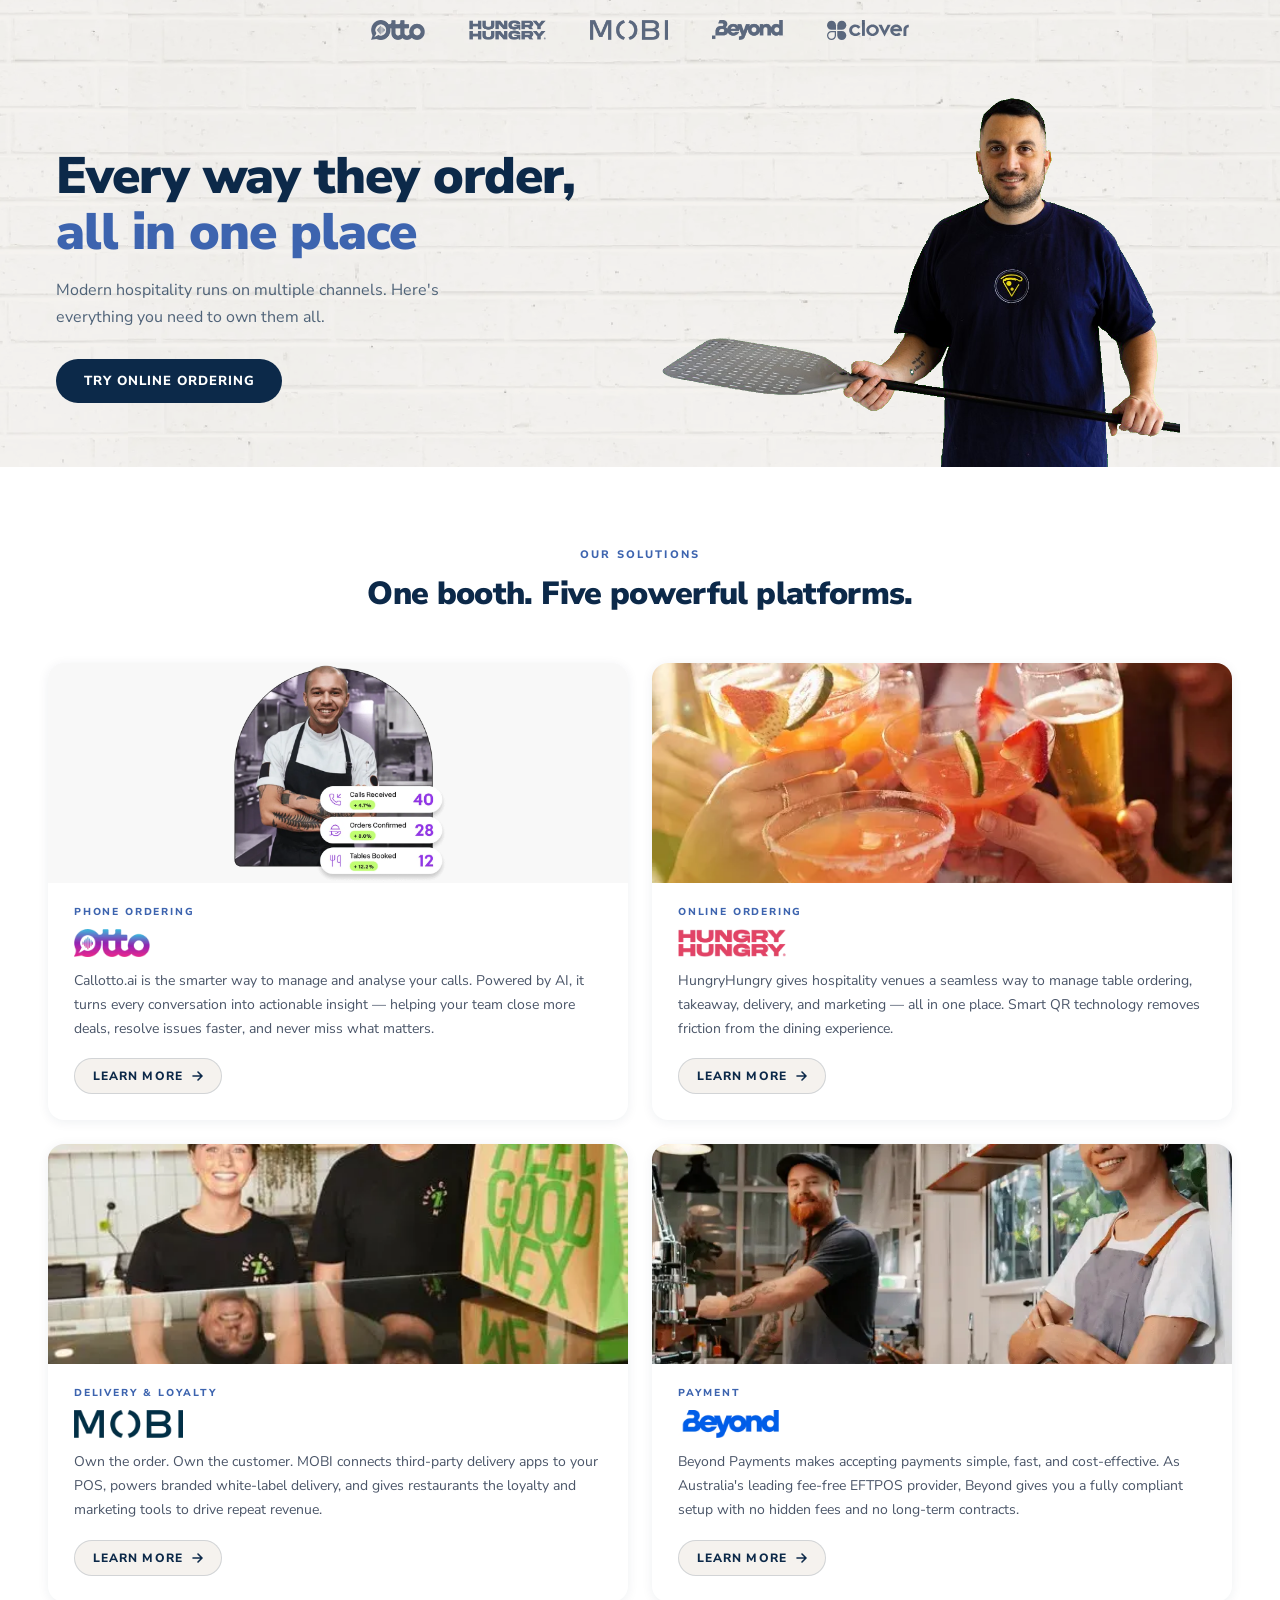
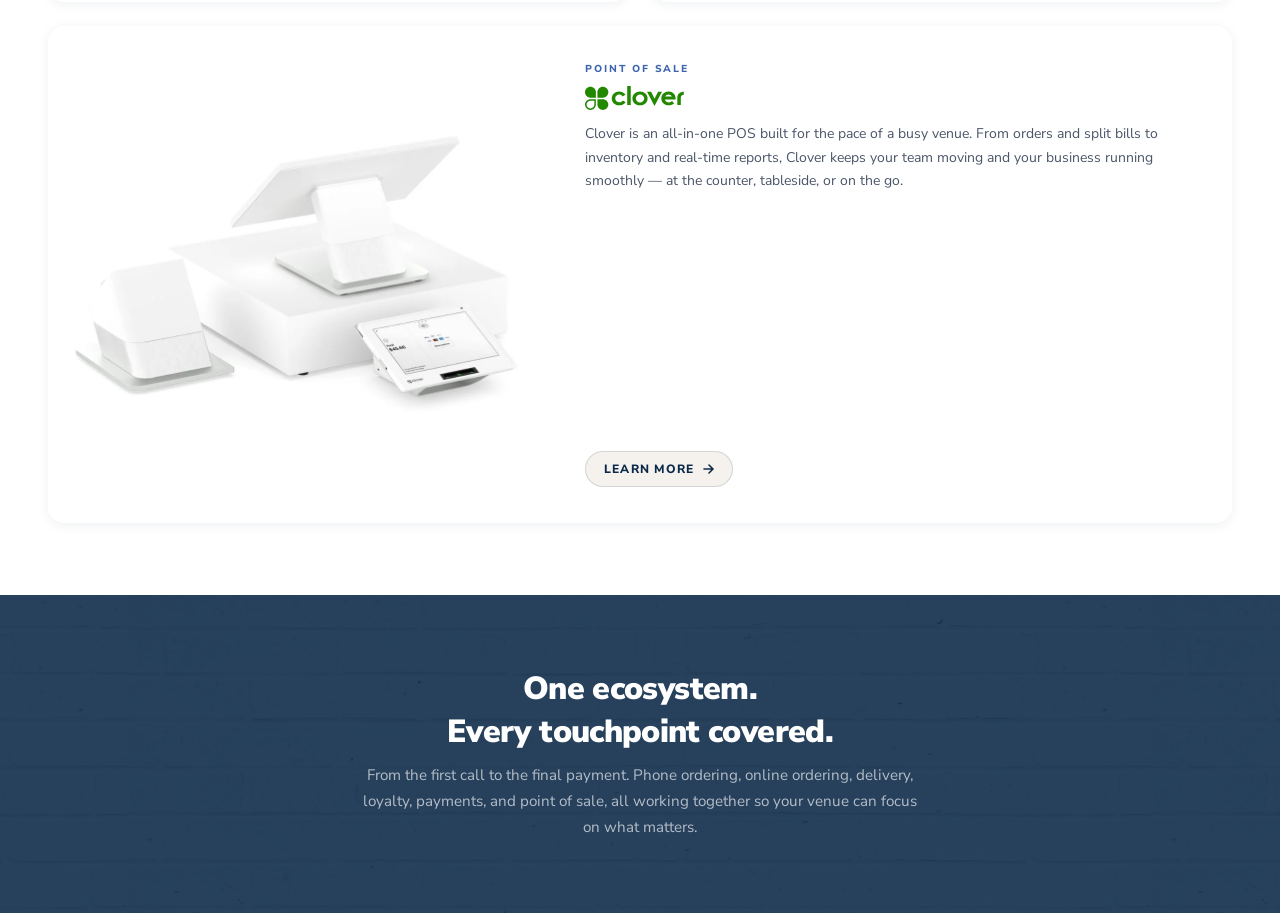
==== index.html @ 2a7ebf6d "Add files via upload" ====
<!DOCTYPE html>
<html lang="en">
<head>
  <meta charset="UTF-8" />
  <meta name="viewport" content="width=device-width, initial-scale=1.0" />
  <title>Otto | HungryHungry | MOBI | Beyond | Clover at ResTech 2026</title>
  <meta name="description" content="Every way they order, all in one place. Modern hospitality runs on multiple channels." />
  <link rel="preconnect" href="https://fonts.googleapis.com" />
  <link rel="preconnect" href="https://fonts.gstatic.com" crossorigin />
  <link href="https://fonts.googleapis.com/css2?family=Nunito+Sans:ital,wght@0,400;0,600;0,700;0,800;0,900;1,400&display=swap" rel="stylesheet" />
  <style>
    :root {
      --navy:     #0C2949;
      --blue:     #3d64af;
      --white:    #ffffff;
      --offwhite: #f5f2ee;
      --mid:      #e8e4dc;
      --muted:    #4a5568;
      --font:     'Nunito Sans', 'ITC Avant Garde Gothic', 'Century Gothic', sans-serif;
    }

    *, *::before, *::after { box-sizing: border-box; margin: 0; padding: 0; }
    html { scroll-behavior: smooth; }
    body { font-family: var(--font); color: var(--navy); background: var(--white); -webkit-font-smoothing: antialiased; }
    img { display: block; max-width: 100%; }
    a { text-decoration: none; color: inherit; }

    /* ── NAV ─────────────────────────────────────── */
    nav {
      position: absolute;
      top: 0; left: 0; right: 0;
      z-index: 100;
      display: flex;
      align-items: center;
      justify-content: center;
      gap: 44px;
      padding: 20px 48px;
      flex-wrap: wrap;
    }
    .nav-brand img {
      height: 20px;
      width: auto;
      filter: brightness(0) saturate(100%) invert(13%) sepia(61%) saturate(784%) hue-rotate(182deg) brightness(92%) contrast(104%);
      opacity: 0.65;
    }

    /* ── HERO ─────────────────────────────────────── */
    .hero {
      position: relative;
      overflow: hidden;
      background: var(--offwhite);
    }
    .hero-bg {
      position: absolute;
      inset: 0;
      background-image: url('[data-uri]');
      background-size: 80%;
      background-position: center;
      background-repeat: repeat;
      opacity: 0.9;
    }
    .hero-bg::after {
      content: '';
      position: absolute;
      inset: 0;
      background: rgba(245,242,238,0.5);
    }
    .hero-inner {
      position: relative;
      z-index: 2;
      display: flex;
      align-items: flex-end;
      width: 100%;
      max-width: 1280px;
      margin: 0 auto;
      padding: 0 56px;
      gap: 0;
      min-height: unset;
    }
    .hero-text {
      flex: 0 0 48%;
      padding-bottom: 64px;
      padding-top: 148px;
    }
    .hero-title {
      font-size: clamp(2rem, 4vw, 3.2rem);
      font-weight: 900;
      color: var(--navy);
      line-height: 1.1;
      letter-spacing: -0.02em;
      margin-bottom: 16px;
    }
    .hero-title span { color: var(--blue); }
    .hero-sub {
      font-size: 1rem;
      font-weight: 400;
      color: var(--navy);
      opacity: 0.7;
      line-height: 1.7;
      margin-bottom: 28px;
      max-width: 400px;
    }
    .btn-primary {
      display: inline-block;
      background: var(--navy);
      color: var(--white);
      font-family: var(--font);
      font-weight: 800;
      font-size: 0.82rem;
      letter-spacing: 0.07em;
      text-transform: uppercase;
      padding: 13px 28px;
      border-radius: 50px;
      transition: background 0.2s, transform 0.15s;
    }
    .btn-primary:hover { background: var(--blue); transform: translateY(-2px); }

    .hero-image {
      flex: 0 0 52%;
      display: flex;
      align-items: flex-end;
      justify-content: center;
      margin-bottom: -4px;
    }
    .hero-image img {
      width: 100%;
      max-width: 520px;
      height: auto;
      display: block;
    }

    /* ── CARDS SECTION ────────────────────────────── */
    .cards-section {
      background: var(--white);
      padding: 80px 48px 72px;
    }
    .cards-inner {
      max-width: 1200px;
      margin: 0 auto;
    }
    .section-tag {
      display: block;
      font-size: 0.68rem;
      font-weight: 800;
      letter-spacing: 0.2em;
      text-transform: uppercase;
      color: var(--blue);
      margin-bottom: 10px;
      text-align: center;
    }
    .section-title {
      font-size: clamp(1.5rem, 2.8vw, 2rem);
      font-weight: 900;
      color: var(--navy);
      text-align: center;
      margin-bottom: 48px;
      letter-spacing: -0.02em;
    }
    .card-grid {
      display: grid;
      grid-template-columns: repeat(2, 1fr);
      gap: 24px;
    }
    .card {
      background: var(--white);
      border-radius: 16px;
      overflow: hidden;
      box-shadow: 0 2px 12px rgba(12,41,73,0.07);
      display: flex;
      flex-direction: column;
      transition: transform 0.22s, box-shadow 0.22s;
    }
    .card:hover {
      transform: translateY(-5px);
      box-shadow: 0 14px 36px rgba(12,41,73,0.13);
    }

    /* Image area */
    .card-img {
      width: 100%;
      height: 220px;
      overflow: hidden;
      background: var(--white);
      position: relative;
    }
    /* Default: cover/crop - fills frame nicely for lifestyle photos */
    .card-img img {
      width: 100%;
      height: 100%;
      object-fit: cover;
      object-position: center;
      transition: transform 0.4s;
    }
    .card:hover .card-img img { transform: scale(1.03); }

    /* Otto hero has real transparency - white bg, contain so full image shows */
    .card-img.contained {
      background: #f8f8f8;
    }
    .card-img.contained img {
      object-fit: contain;
      padding: 0;
    }
.card-body {
      padding: 22px 26px 26px;
      flex: 1;
      display: flex;
      flex-direction: column;
    }
    .card-tag {
      font-size: 0.63rem;
      font-weight: 800;
      letter-spacing: 0.18em;
      text-transform: uppercase;
      color: var(--blue);
      margin-bottom: 10px;
    }
    .card-logo {
      height: 28px;
      width: auto;
      object-fit: contain;
      object-position: left;
      margin-bottom: 12px;
    }
    .card-desc {
      font-size: 0.875rem;
      line-height: 1.7;
      color: var(--muted);
      flex: 1;
      margin-bottom: 18px;
    }
    .card-link {
      display: inline-flex;
      align-items: center;
      gap: 8px;
      font-weight: 800;
      font-size: 0.75rem;
      letter-spacing: 0.09em;
      text-transform: uppercase;
      color: var(--navy);
      background: var(--offwhite);
      border: 1.5px solid rgba(12,41,73,0.15);
      padding: 9px 18px;
      border-radius: 50px;
      align-self: flex-start;
      transition: background 0.2s, border-color 0.2s, color 0.2s, transform 0.15s;
    }
    .card-link:hover {
      background: var(--navy);
      color: var(--white);
      border-color: var(--navy);
      transform: translateY(-1px);
    }
    .card-link svg { transition: transform 0.2s; }
    .card-link:hover svg { transform: translateX(3px); }

    .card-img-clover {
      width: 42%;
      min-height: 260px;
      flex-shrink: 0;
      border-radius: 16px 0 0 16px;
      overflow: hidden;
      background: #f8f8f8;
    }
    @media (max-width: 860px) {
      .card-img-clover {
        width: 100% !important;
        min-height: 220px;
        border-radius: 16px 16px 0 0;
      }
    }

    /* Clover full-width */
    .card-wide {
      grid-column: 1 / -1;
      flex-direction: row;
    }
    .card-wide .card-img {
      width: 42%;
      height: auto;
      min-height: 260px;
      flex-shrink: 0;
    }
    .card-wide .card-body {
      justify-content: center;
      padding: 36px 40px;
    }

/* ── CTA STRIP ────────────────────────────────── */
    .cta-strip {
      background-image: url('[data-uri]');
      background-size: 80%;
      background-repeat: repeat;
      background-position: center;
      position: relative;
      padding: 72px 48px;
      text-align: center;
    }
    .cta-strip::before {
      content: '';
      position: absolute;
      inset: 0;
      background: rgba(12,41,73,0.88);
    }
    .cta-strip > * { position: relative; z-index: 1; }
    .cta-strip .section-tag { color: rgba(255,255,255,0.45); margin-bottom: 10px; }
    .cta-strip .section-title { color: var(--white); margin-bottom: 10px; }
    .cta-strip p {
      color: rgba(255,255,255,0.65);
      font-size: 0.95rem;
      line-height: 1.7;
      margin-bottom: 0;
      max-width: 560px;
      margin-left: auto; margin-right: auto;
    }

    /* ── RESPONSIVE ───────────────────────────────── */
    @media (max-width: 860px) {
      nav { gap: 18px; padding: 20px 20px; }
      .nav-brand img { height: 16px; }

      .hero-inner {
        flex-direction: column;
        align-items: center;
        padding: 0 24px;
        min-height: unset;
      }
      .hero-text {
        flex: none;
        width: 100%;
        padding-top: 88px;
        padding-bottom: 28px;
        text-align: center;
      }
      .hero-sub { margin-left: auto; margin-right: auto; }
      .hero-image {
        flex: none;
        width: 100%;
        justify-content: center;
        margin-bottom: 0;
      }

      .cards-section { padding: 56px 20px; }
      .card-grid { grid-template-columns: 1fr; }
      .card-wide { flex-direction: column; grid-column: auto; }
      .card-wide .card-img { width: 100%; min-height: 200px; }
      .card-wide .card-body { padding: 22px 26px 26px; }
.hero-image img {
        /* Shift right so Pepe's body centres, paddle goes off-left edge */
        transform: translateX(-18%);
        max-width: 360px;
        margin: 0 auto;
      }
      .cta-strip { padding: 52px 24px; }
    }
  </style>
</head>
<body>

  <!-- NAV -->
  <nav>
    <a class="nav-brand" href="https://callotto.ai/" target="_blank" rel="noopener">
      <img src="[data-uri]" alt="Otto" />
    </a>
    <a class="nav-brand" href="https://www.hungryhungry.com/" target="_blank" rel="noopener">
      <img src="[data-uri]" alt="HungryHungry" />
    </a>
    <a class="nav-brand" href="https://www.mobihq.com/" target="_blank" rel="noopener">
      <img src="[data-uri]" alt="MOBI" />
    </a>
    <a class="nav-brand" href="https://beyondpayments.com.au/" target="_blank" rel="noopener">
      <img src="[data-uri]" alt="Beyond" />
    </a>
    <a class="nav-brand" href="https://www.clover.com/au" target="_blank" rel="noopener">
      <img src="[data-uri]" alt="Clover" />
    </a>
  </nav>

  <!-- HERO -->
  <section class="hero">
    <div class="hero-bg"></div>
    <div class="hero-inner">
      <div class="hero-text">
        <h1 class="hero-title">
          Every way they order,<br/>
          <span>all in one place</span>
        </h1>
        <p class="hero-sub">
          Modern hospitality runs on multiple channels. Here's everything you need to own them all.
        </p>
        <a class="btn-primary" href="https://order.platform.hungryhungry.com/hungryhungrypizza/menu" target="_blank" rel="noopener">
          Try Online Ordering
        </a>
      </div>
      <div class="hero-image">
        <img src="[data-uri]" alt="Pepe" />
      </div>
    </div>
  </section>

  <!-- CARDS -->
  <section class="cards-section">
    <div class="cards-inner">
      <span class="section-tag">Our solutions</span>
      <h2 class="section-title">One booth. Five powerful platforms.</h2>
      <div class="card-grid">

        <!-- Otto: real RGBA image, contain on light bg -->
        <div class="card">
          <div class="card-img contained">
            <img src="[data-uri]" alt="Otto AI phone ordering" />
          </div>
          <div class="card-body">
            <span class="card-tag">Phone Ordering</span>
            <img class="card-logo" src="[data-uri]" alt="Otto" />
            <p class="card-desc">Callotto.ai is the smarter way to manage and analyse your calls. Powered by AI, it turns every conversation into actionable insight — helping your team close more deals, resolve issues faster, and never miss what matters.</p>
            <a class="card-link" href="https://callotto.ai/" target="_blank" rel="noopener">Learn More <svg width="12" height="12" viewBox="0 0 12 12" fill="none"><path d="M2 6h8M7 2l4 4-4 4" stroke="currentColor" stroke-width="1.6" stroke-linecap="round" stroke-linejoin="round"/></svg></a>
          </div>
        </div>

        <!-- HungryHungry: lifestyle photo, cover -->
        <div class="card">
          <div class="card-img">
            <img src="[data-uri]" alt="HungryHungry online ordering" />
          </div>
          <div class="card-body">
            <span class="card-tag">Online Ordering</span>
            <img class="card-logo" src="[data-uri]" alt="HungryHungry" />
            <p class="card-desc">HungryHungry gives hospitality venues a seamless way to manage table ordering, takeaway, delivery, and marketing — all in one place. Smart QR technology removes friction from the dining experience.</p>
            <a class="card-link" href="https://www.hungryhungry.com/" target="_blank" rel="noopener">Learn More <svg width="12" height="12" viewBox="0 0 12 12" fill="none"><path d="M2 6h8M7 2l4 4-4 4" stroke="currentColor" stroke-width="1.6" stroke-linecap="round" stroke-linejoin="round"/></svg></a>
          </div>
        </div>

        <!-- MOBI: lifestyle, cover -->
        <div class="card">
          <div class="card-img">
            <img src="[data-uri]" alt="MOBI delivery and loyalty" />
          </div>
          <div class="card-body">
            <span class="card-tag">Delivery &amp; Loyalty</span>
            <img class="card-logo" src="[data-uri]" alt="MOBI" />
            <p class="card-desc">Own the order. Own the customer. MOBI connects third-party delivery apps to your POS, powers branded white-label delivery, and gives restaurants the loyalty and marketing tools to drive repeat revenue.</p>
            <a class="card-link" href="https://www.mobihq.com/" target="_blank" rel="noopener">Learn More <svg width="12" height="12" viewBox="0 0 12 12" fill="none"><path d="M2 6h8M7 2l4 4-4 4" stroke="currentColor" stroke-width="1.6" stroke-linecap="round" stroke-linejoin="round"/></svg></a>
          </div>
        </div>

        <!-- Beyond: lifestyle, cover -->
        <div class="card">
          <div class="card-img">
            <img src="[data-uri]" alt="Beyond payments" />
          </div>
          <div class="card-body">
            <span class="card-tag">Payment</span>
            <img class="card-logo" src="[data-uri]" alt="Beyond" />
            <p class="card-desc">Beyond Payments makes accepting payments simple, fast, and cost-effective. As Australia's leading fee-free EFTPOS provider, Beyond gives you a fully compliant setup with no hidden fees and no long-term contracts.</p>
            <a class="card-link" href="https://beyondpayments.com.au/" target="_blank" rel="noopener">Learn More <svg width="12" height="12" viewBox="0 0 12 12" fill="none"><path d="M2 6h8M7 2l4 4-4 4" stroke="currentColor" stroke-width="1.6" stroke-linecap="round" stroke-linejoin="round"/></svg></a>
          </div>
        </div>

        <!-- Clover: product on black bg, multiply on white -->
        <div class="card card-wide">
          <div class="card-img card-img-clover">
            <img src="[data-uri]" alt="Clover POS system" />
          </div>
          <div class="card-body" style="justify-content:center;padding:36px 40px;">
            <span class="card-tag">Point of Sale</span>
            <img class="card-logo" src="[data-uri]" alt="Clover" style="height:24px;" />
            <p class="card-desc">Clover is an all-in-one POS built for the pace of a busy venue. From orders and split bills to inventory and real-time reports, Clover keeps your team moving and your business running smoothly — at the counter, tableside, or on the go.</p>
            <a class="card-link" href="https://www.clover.com/au" target="_blank" rel="noopener">Learn More <svg width="12" height="12" viewBox="0 0 12 12" fill="none"><path d="M2 6h8M7 2l4 4-4 4" stroke="currentColor" stroke-width="1.6" stroke-linecap="round" stroke-linejoin="round"/></svg></a>
          </div>
        </div>

      </div>
    </div>
  </section>

  <!-- FOOTER STRIP -->
  <div class="cta-strip">
    <h2 class="section-title">One ecosystem.<br/>Every touchpoint covered.</h2>
    <p>From the first call to the final payment. Phone ordering, online ordering, delivery, loyalty, payments, and point of sale, all working together so your venue can focus on what matters.</p>
  </div>

</body>
</html>
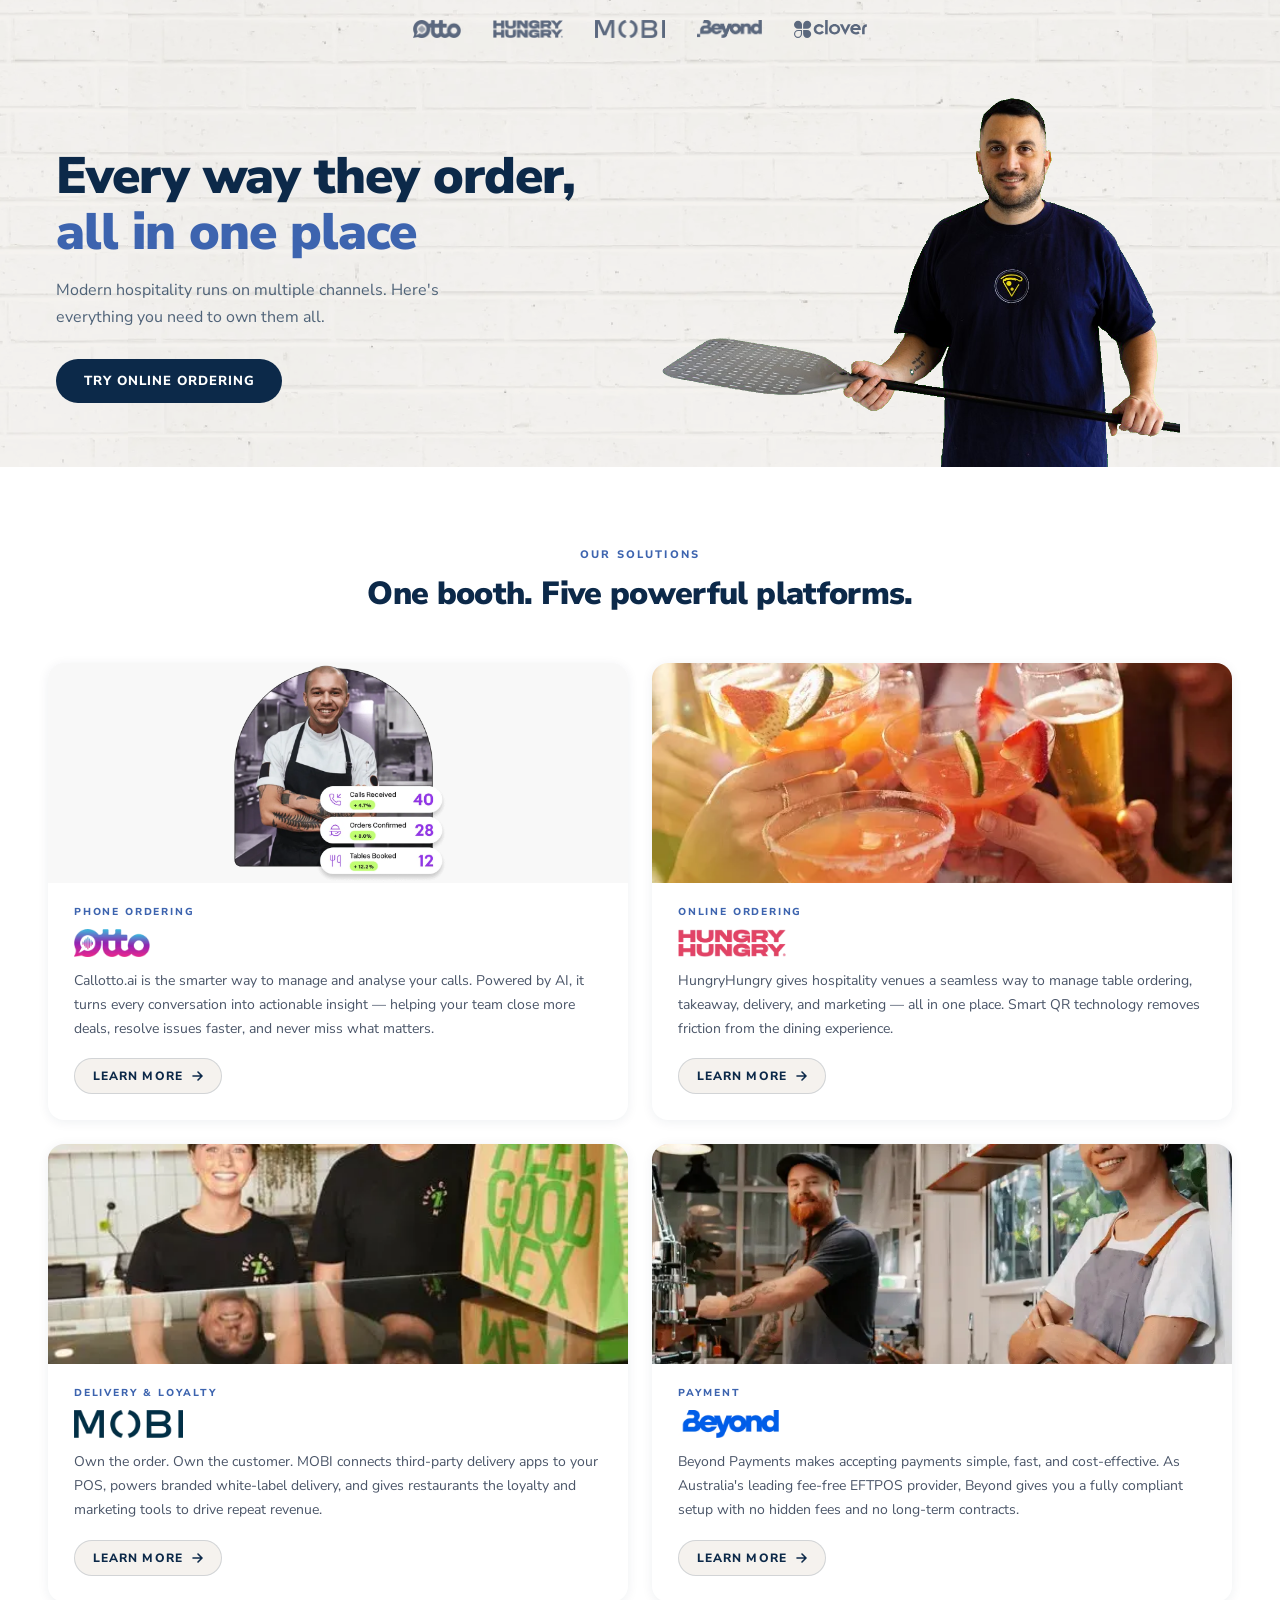
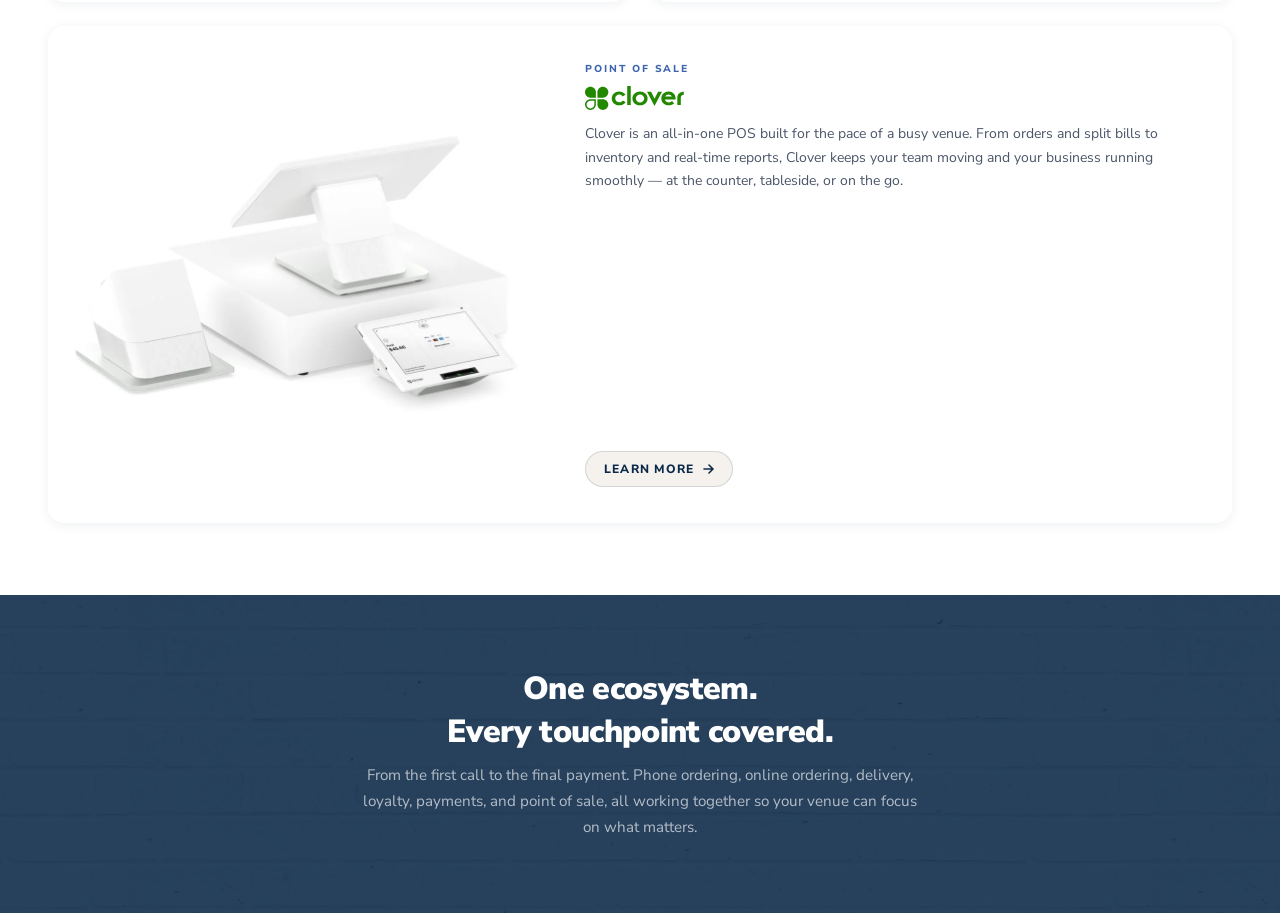
==== commit 01a63ed2: "Add files via upload" ====
--- a/index.html
+++ b/index.html
@@ -8,356 +8,10 @@
   <link rel="preconnect" href="https://fonts.googleapis.com" />
   <link rel="preconnect" href="https://fonts.gstatic.com" crossorigin />
   <link href="https://fonts.googleapis.com/css2?family=Nunito+Sans:ital,wght@0,400;0,600;0,700;0,800;0,900;1,400&display=swap" rel="stylesheet" />
-  <style>
-    :root {
-      --navy:     #0C2949;
-      --blue:     #3d64af;
-      --white:    #ffffff;
-      --offwhite: #f5f2ee;
-      --mid:      #e8e4dc;
-      --muted:    #4a5568;
-      --font:     'Nunito Sans', 'ITC Avant Garde Gothic', 'Century Gothic', sans-serif;
-    }
-
-    *, *::before, *::after { box-sizing: border-box; margin: 0; padding: 0; }
-    html { scroll-behavior: smooth; }
-    body { font-family: var(--font); color: var(--navy); background: var(--white); -webkit-font-smoothing: antialiased; }
-    img { display: block; max-width: 100%; }
-    a { text-decoration: none; color: inherit; }
-
-    /* ── NAV ─────────────────────────────────────── */
-    nav {
-      position: absolute;
-      top: 0; left: 0; right: 0;
-      z-index: 100;
-      display: flex;
-      align-items: center;
-      justify-content: center;
-      gap: 44px;
-      padding: 20px 48px;
-      flex-wrap: wrap;
-    }
-    .nav-brand img {
-      height: 20px;
-      width: auto;
-      filter: brightness(0) saturate(100%) invert(13%) sepia(61%) saturate(784%) hue-rotate(182deg) brightness(92%) contrast(104%);
-      opacity: 0.65;
-    }
-
-    /* ── HERO ─────────────────────────────────────── */
-    .hero {
-      position: relative;
-      overflow: hidden;
-      background: var(--offwhite);
-    }
-    .hero-bg {
-      position: absolute;
-      inset: 0;
-      background-image: url('[data-uri]');
-      background-size: 80%;
-      background-position: center;
-      background-repeat: repeat;
-      opacity: 0.9;
-    }
-    .hero-bg::after {
-      content: '';
-      position: absolute;
-      inset: 0;
-      background: rgba(245,242,238,0.5);
-    }
-    .hero-inner {
-      position: relative;
-      z-index: 2;
-      display: flex;
-      align-items: flex-end;
-      width: 100%;
-      max-width: 1280px;
-      margin: 0 auto;
-      padding: 0 56px;
-      gap: 0;
-      min-height: unset;
-    }
-    .hero-text {
-      flex: 0 0 48%;
-      padding-bottom: 64px;
-      padding-top: 148px;
-    }
-    .hero-title {
-      font-size: clamp(2rem, 4vw, 3.2rem);
-      font-weight: 900;
-      color: var(--navy);
-      line-height: 1.1;
-      letter-spacing: -0.02em;
-      margin-bottom: 16px;
-    }
-    .hero-title span { color: var(--blue); }
-    .hero-sub {
-      font-size: 1rem;
-      font-weight: 400;
-      color: var(--navy);
-      opacity: 0.7;
-      line-height: 1.7;
-      margin-bottom: 28px;
-      max-width: 400px;
-    }
-    .btn-primary {
-      display: inline-block;
-      background: var(--navy);
-      color: var(--white);
-      font-family: var(--font);
-      font-weight: 800;
-      font-size: 0.82rem;
-      letter-spacing: 0.07em;
-      text-transform: uppercase;
-      padding: 13px 28px;
-      border-radius: 50px;
-      transition: background 0.2s, transform 0.15s;
-    }
-    .btn-primary:hover { background: var(--blue); transform: translateY(-2px); }
-
-    .hero-image {
-      flex: 0 0 52%;
-      display: flex;
-      align-items: flex-end;
-      justify-content: center;
-      margin-bottom: -4px;
-    }
-    .hero-image img {
-      width: 100%;
-      max-width: 520px;
-      height: auto;
-      display: block;
-    }
-
-    /* ── CARDS SECTION ────────────────────────────── */
-    .cards-section {
-      background: var(--white);
-      padding: 80px 48px 72px;
-    }
-    .cards-inner {
-      max-width: 1200px;
-      margin: 0 auto;
-    }
-    .section-tag {
-      display: block;
-      font-size: 0.68rem;
-      font-weight: 800;
-      letter-spacing: 0.2em;
-      text-transform: uppercase;
-      color: var(--blue);
-      margin-bottom: 10px;
-      text-align: center;
-    }
-    .section-title {
-      font-size: clamp(1.5rem, 2.8vw, 2rem);
-      font-weight: 900;
-      color: var(--navy);
-      text-align: center;
-      margin-bottom: 48px;
-      letter-spacing: -0.02em;
-    }
-    .card-grid {
-      display: grid;
-      grid-template-columns: repeat(2, 1fr);
-      gap: 24px;
-    }
-    .card {
-      background: var(--white);
-      border-radius: 16px;
-      overflow: hidden;
-      box-shadow: 0 2px 12px rgba(12,41,73,0.07);
-      display: flex;
-      flex-direction: column;
-      transition: transform 0.22s, box-shadow 0.22s;
-    }
-    .card:hover {
-      transform: translateY(-5px);
-      box-shadow: 0 14px 36px rgba(12,41,73,0.13);
-    }
-
-    /* Image area */
-    .card-img {
-      width: 100%;
-      height: 220px;
-      overflow: hidden;
-      background: var(--white);
-      position: relative;
-    }
-    /* Default: cover/crop - fills frame nicely for lifestyle photos */
-    .card-img img {
-      width: 100%;
-      height: 100%;
-      object-fit: cover;
-      object-position: center;
-      transition: transform 0.4s;
-    }
-    .card:hover .card-img img { transform: scale(1.03); }
-
-    /* Otto hero has real transparency - white bg, contain so full image shows */
-    .card-img.contained {
-      background: #f8f8f8;
-    }
-    .card-img.contained img {
-      object-fit: contain;
-      padding: 0;
-    }
-.card-body {
-      padding: 22px 26px 26px;
-      flex: 1;
-      display: flex;
-      flex-direction: column;
-    }
-    .card-tag {
-      font-size: 0.63rem;
-      font-weight: 800;
-      letter-spacing: 0.18em;
-      text-transform: uppercase;
-      color: var(--blue);
-      margin-bottom: 10px;
-    }
-    .card-logo {
-      height: 28px;
-      width: auto;
-      object-fit: contain;
-      object-position: left;
-      margin-bottom: 12px;
-    }
-    .card-desc {
-      font-size: 0.875rem;
-      line-height: 1.7;
-      color: var(--muted);
-      flex: 1;
-      margin-bottom: 18px;
-    }
-    .card-link {
-      display: inline-flex;
-      align-items: center;
-      gap: 8px;
-      font-weight: 800;
-      font-size: 0.75rem;
-      letter-spacing: 0.09em;
-      text-transform: uppercase;
-      color: var(--navy);
-      background: var(--offwhite);
-      border: 1.5px solid rgba(12,41,73,0.15);
-      padding: 9px 18px;
-      border-radius: 50px;
-      align-self: flex-start;
-      transition: background 0.2s, border-color 0.2s, color 0.2s, transform 0.15s;
-    }
-    .card-link:hover {
-      background: var(--navy);
-      color: var(--white);
-      border-color: var(--navy);
-      transform: translateY(-1px);
-    }
-    .card-link svg { transition: transform 0.2s; }
-    .card-link:hover svg { transform: translateX(3px); }
-
-    .card-img-clover {
-      width: 42%;
-      min-height: 260px;
-      flex-shrink: 0;
-      border-radius: 16px 0 0 16px;
-      overflow: hidden;
-      background: #f8f8f8;
-    }
-    @media (max-width: 860px) {
-      .card-img-clover {
-        width: 100% !important;
-        min-height: 220px;
-        border-radius: 16px 16px 0 0;
-      }
-    }
-
-    /* Clover full-width */
-    .card-wide {
-      grid-column: 1 / -1;
-      flex-direction: row;
-    }
-    .card-wide .card-img {
-      width: 42%;
-      height: auto;
-      min-height: 260px;
-      flex-shrink: 0;
-    }
-    .card-wide .card-body {
-      justify-content: center;
-      padding: 36px 40px;
-    }
-
-/* ── CTA STRIP ────────────────────────────────── */
-    .cta-strip {
-      background-image: url('[data-uri]');
-      background-size: 80%;
-      background-repeat: repeat;
-      background-position: center;
-      position: relative;
-      padding: 72px 48px;
-      text-align: center;
-    }
-    .cta-strip::before {
-      content: '';
-      position: absolute;
-      inset: 0;
-      background: rgba(12,41,73,0.88);
-    }
-    .cta-strip > * { position: relative; z-index: 1; }
-    .cta-strip .section-tag { color: rgba(255,255,255,0.45); margin-bottom: 10px; }
-    .cta-strip .section-title { color: var(--white); margin-bottom: 10px; }
-    .cta-strip p {
-      color: rgba(255,255,255,0.65);
-      font-size: 0.95rem;
-      line-height: 1.7;
-      margin-bottom: 0;
-      max-width: 560px;
-      margin-left: auto; margin-right: auto;
-    }
-
-    /* ── RESPONSIVE ───────────────────────────────── */
-    @media (max-width: 860px) {
-      nav { gap: 18px; padding: 20px 20px; }
-      .nav-brand img { height: 16px; }
-
-      .hero-inner {
-        flex-direction: column;
-        align-items: center;
-        padding: 0 24px;
-        min-height: unset;
-      }
-      .hero-text {
-        flex: none;
-        width: 100%;
-        padding-top: 88px;
-        padding-bottom: 28px;
-        text-align: center;
-      }
-      .hero-sub { margin-left: auto; margin-right: auto; }
-      .hero-image {
-        flex: none;
-        width: 100%;
-        justify-content: center;
-        margin-bottom: 0;
-      }
-
-      .cards-section { padding: 56px 20px; }
-      .card-grid { grid-template-columns: 1fr; }
-      .card-wide { flex-direction: column; grid-column: auto; }
-      .card-wide .card-img { width: 100%; min-height: 200px; }
-      .card-wide .card-body { padding: 22px 26px 26px; }
-.hero-image img {
-        /* Shift right so Pepe's body centres, paddle goes off-left edge */
-        transform: translateX(-18%);
-        max-width: 360px;
-        margin: 0 auto;
-      }
-      .cta-strip { padding: 52px 24px; }
-    }
-  </style>
+  <link rel="stylesheet" href="styles.css" />
 </head>
 <body>
-
-  <!-- NAV -->
+<!-- NAV -->
   <nav>
     <a class="nav-brand" href="https://callotto.ai/" target="_blank" rel="noopener">
       <img src="[data-uri]" alt="Otto" />
@@ -479,6 +133,6 @@
     <h2 class="section-title">One ecosystem.<br/>Every touchpoint covered.</h2>
     <p>From the first call to the final payment. Phone ordering, online ordering, delivery, loyalty, payments, and point of sale, all working together so your venue can focus on what matters.</p>
   </div>
-
+  <script src="main.js"></script>
 </body>
 </html>
--- a/styles.css
+++ b/styles.css
@@ -0,0 +1,352 @@
+:root {
+      --navy:     #0C2949;
+      --blue:     #3d64af;
+      --white:    #ffffff;
+      --offwhite: #f5f2ee;
+      --mid:      #e8e4dc;
+      --muted:    #4a5568;
+      --font:     'Nunito Sans', 'ITC Avant Garde Gothic', 'Century Gothic', sans-serif;
+    }
+
+    *, *::before, *::after { box-sizing: border-box; margin: 0; padding: 0; }
+    html { scroll-behavior: smooth; }
+    body { font-family: var(--font); color: var(--navy); background: var(--white); -webkit-font-smoothing: antialiased; }
+    img { display: block; max-width: 100%; }
+    a { text-decoration: none; color: inherit; }
+
+    /* ── NAV ─────────────────────────────────────── */
+    nav {
+      position: absolute;
+      top: 0; left: 0; right: 0;
+      z-index: 100;
+      display: flex;
+      align-items: center;
+      justify-content: center;
+      gap: 32px;
+      padding: 20px 32px;
+      flex-wrap: nowrap;
+    }
+    .nav-brand {
+      flex-shrink: 0;
+    }
+    .nav-brand img {
+      height: 18px;
+      width: auto;
+      filter: brightness(0) saturate(100%) invert(13%) sepia(61%) saturate(784%) hue-rotate(182deg) brightness(92%) contrast(104%);
+      opacity: 0.65;
+    }
+
+    /* ── HERO ─────────────────────────────────────── */
+    .hero {
+      position: relative;
+      overflow: hidden;
+      background: var(--offwhite);
+    }
+    .hero-bg {
+      position: absolute;
+      inset: 0;
+      background-image: url('[data-uri]');
+      background-size: 80%;
+      background-position: center;
+      background-repeat: repeat;
+      opacity: 0.9;
+    }
+    .hero-bg::after {
+      content: '';
+      position: absolute;
+      inset: 0;
+      background: rgba(245,242,238,0.5);
+    }
+    .hero-inner {
+      position: relative;
+      z-index: 2;
+      display: flex;
+      align-items: flex-end;
+      width: 100%;
+      max-width: 1280px;
+      margin: 0 auto;
+      padding: 0 56px;
+      gap: 0;
+      min-height: unset;
+    }
+    .hero-text {
+      flex: 0 0 48%;
+      padding-bottom: 64px;
+      padding-top: 148px;
+    }
+    .hero-title {
+      font-size: clamp(2rem, 4vw, 3.2rem);
+      font-weight: 900;
+      color: var(--navy);
+      line-height: 1.1;
+      letter-spacing: -0.02em;
+      margin-bottom: 16px;
+    }
+    .hero-title span { color: var(--blue); }
+    .hero-sub {
+      font-size: 1rem;
+      font-weight: 400;
+      color: var(--navy);
+      opacity: 0.7;
+      line-height: 1.7;
+      margin-bottom: 28px;
+      max-width: 400px;
+    }
+    .btn-primary {
+      display: inline-block;
+      background: var(--navy);
+      color: var(--white);
+      font-family: var(--font);
+      font-weight: 800;
+      font-size: 0.82rem;
+      letter-spacing: 0.07em;
+      text-transform: uppercase;
+      padding: 13px 28px;
+      border-radius: 50px;
+      transition: background 0.2s, transform 0.15s;
+    }
+    .btn-primary:hover { background: var(--blue); transform: translateY(-2px); }
+
+    .hero-image {
+      flex: 0 0 52%;
+      display: flex;
+      align-items: flex-end;
+      justify-content: center;
+      margin-bottom: -4px;
+    }
+    .hero-image img {
+      width: 100%;
+      max-width: 520px;
+      height: auto;
+      display: block;
+    }
+
+    /* ── CARDS SECTION ────────────────────────────── */
+    .cards-section {
+      background: var(--white);
+      padding: 80px 48px 72px;
+    }
+    .cards-inner {
+      max-width: 1200px;
+      margin: 0 auto;
+    }
+    .section-tag {
+      display: block;
+      font-size: 0.68rem;
+      font-weight: 800;
+      letter-spacing: 0.2em;
+      text-transform: uppercase;
+      color: var(--blue);
+      margin-bottom: 10px;
+      text-align: center;
+    }
+    .section-title {
+      font-size: clamp(1.5rem, 2.8vw, 2rem);
+      font-weight: 900;
+      color: var(--navy);
+      text-align: center;
+      margin-bottom: 48px;
+      letter-spacing: -0.02em;
+    }
+    .card-grid {
+      display: grid;
+      grid-template-columns: repeat(2, 1fr);
+      gap: 24px;
+    }
+    .card {
+      background: var(--white);
+      border-radius: 16px;
+      overflow: hidden;
+      box-shadow: 0 2px 12px rgba(12,41,73,0.07);
+      display: flex;
+      flex-direction: column;
+      transition: transform 0.22s, box-shadow 0.22s;
+    }
+    .card:hover {
+      transform: translateY(-5px);
+      box-shadow: 0 14px 36px rgba(12,41,73,0.13);
+    }
+
+    /* Image area */
+    .card-img {
+      width: 100%;
+      height: 220px;
+      overflow: hidden;
+      background: var(--white);
+      position: relative;
+    }
+    /* Default: cover/crop - fills frame nicely for lifestyle photos */
+    .card-img img {
+      width: 100%;
+      height: 100%;
+      object-fit: cover;
+      object-position: center;
+      transition: transform 0.4s;
+    }
+    .card:hover .card-img img { transform: scale(1.03); }
+
+    /* Otto hero has real transparency - white bg, contain so full image shows */
+    .card-img.contained {
+      background: #f8f8f8;
+    }
+    .card-img.contained img {
+      object-fit: contain;
+      padding: 0;
+    }
+.card-body {
+      padding: 22px 26px 26px;
+      flex: 1;
+      display: flex;
+      flex-direction: column;
+    }
+    .card-tag {
+      font-size: 0.63rem;
+      font-weight: 800;
+      letter-spacing: 0.18em;
+      text-transform: uppercase;
+      color: var(--blue);
+      margin-bottom: 10px;
+    }
+    .card-logo {
+      height: 28px;
+      width: auto;
+      object-fit: contain;
+      object-position: left;
+      margin-bottom: 12px;
+    }
+    .card-desc {
+      font-size: 0.875rem;
+      line-height: 1.7;
+      color: var(--muted);
+      flex: 1;
+      margin-bottom: 18px;
+    }
+    .card-link {
+      display: inline-flex;
+      align-items: center;
+      gap: 8px;
+      font-weight: 800;
+      font-size: 0.75rem;
+      letter-spacing: 0.09em;
+      text-transform: uppercase;
+      color: var(--navy);
+      background: var(--offwhite);
+      border: 1.5px solid rgba(12,41,73,0.15);
+      padding: 9px 18px;
+      border-radius: 50px;
+      align-self: flex-start;
+      transition: background 0.2s, border-color 0.2s, color 0.2s, transform 0.15s;
+    }
+    .card-link:hover {
+      background: var(--navy);
+      color: var(--white);
+      border-color: var(--navy);
+      transform: translateY(-1px);
+    }
+    .card-link svg { transition: transform 0.2s; }
+    .card-link:hover svg { transform: translateX(3px); }
+
+    .card-img-clover {
+      width: 42%;
+      min-height: 260px;
+      flex-shrink: 0;
+      border-radius: 16px 0 0 16px;
+      overflow: hidden;
+      background: #f8f8f8;
+    }
+    @media (max-width: 860px) {
+      .card-img-clover {
+        width: 100% !important;
+        min-height: 220px;
+        border-radius: 16px 16px 0 0;
+      }
+    }
+
+    /* Clover full-width */
+    .card-wide {
+      grid-column: 1 / -1;
+      flex-direction: row;
+    }
+    .card-wide .card-img {
+      width: 42%;
+      height: auto;
+      min-height: 260px;
+      flex-shrink: 0;
+    }
+    .card-wide .card-body {
+      justify-content: center;
+      padding: 36px 40px;
+    }
+
+/* ── CTA STRIP ────────────────────────────────── */
+    .cta-strip {
+      background-image: url('[data-uri]');
+      background-size: 80%;
+      background-repeat: repeat;
+      background-position: center;
+      position: relative;
+      padding: 72px 48px;
+      text-align: center;
+    }
+    .cta-strip::before {
+      content: '';
+      position: absolute;
+      inset: 0;
+      background: rgba(12,41,73,0.88);
+    }
+    .cta-strip > * { position: relative; z-index: 1; }
+    .cta-strip .section-tag { color: rgba(255,255,255,0.45); margin-bottom: 10px; }
+    .cta-strip .section-title { color: var(--white); margin-bottom: 10px; }
+    .cta-strip p {
+      color: rgba(255,255,255,0.65);
+      font-size: 0.95rem;
+      line-height: 1.7;
+      margin-bottom: 0;
+      max-width: 560px;
+      margin-left: auto; margin-right: auto;
+    }
+
+    /* ── RESPONSIVE ───────────────────────────────── */
+    @media (max-width: 860px) {
+      nav {
+        gap: 14px;
+        padding: 16px 16px;
+        flex-wrap: nowrap;
+        overflow: hidden;
+      }
+      .nav-brand img { height: 14px; }
+
+      .hero-inner {
+        flex-direction: column;
+        align-items: center;
+        padding: 0 24px;
+        min-height: unset;
+      }
+      .hero-text {
+        flex: none;
+        width: 100%;
+        padding-top: 88px;
+        padding-bottom: 28px;
+        text-align: center;
+      }
+      .hero-sub { margin-left: auto; margin-right: auto; }
+      .hero-image {
+        flex: none;
+        width: 100%;
+        justify-content: center;
+        margin-bottom: 0;
+      }
+
+      .cards-section { padding: 56px 20px; }
+      .card-grid { grid-template-columns: 1fr; }
+      .card-wide { flex-direction: column; grid-column: auto; }
+      .card-wide .card-img { width: 100%; min-height: 200px; }
+      .card-wide .card-body { padding: 22px 26px 26px; }
+.hero-image img {
+        /* Shift right so Pepe's body centres, paddle goes off-left edge */
+        transform: translateX(-18%);
+        max-width: 360px;
+        margin: 0 auto;
+      }
+      .cta-strip { padding: 52px 24px; }
+    }
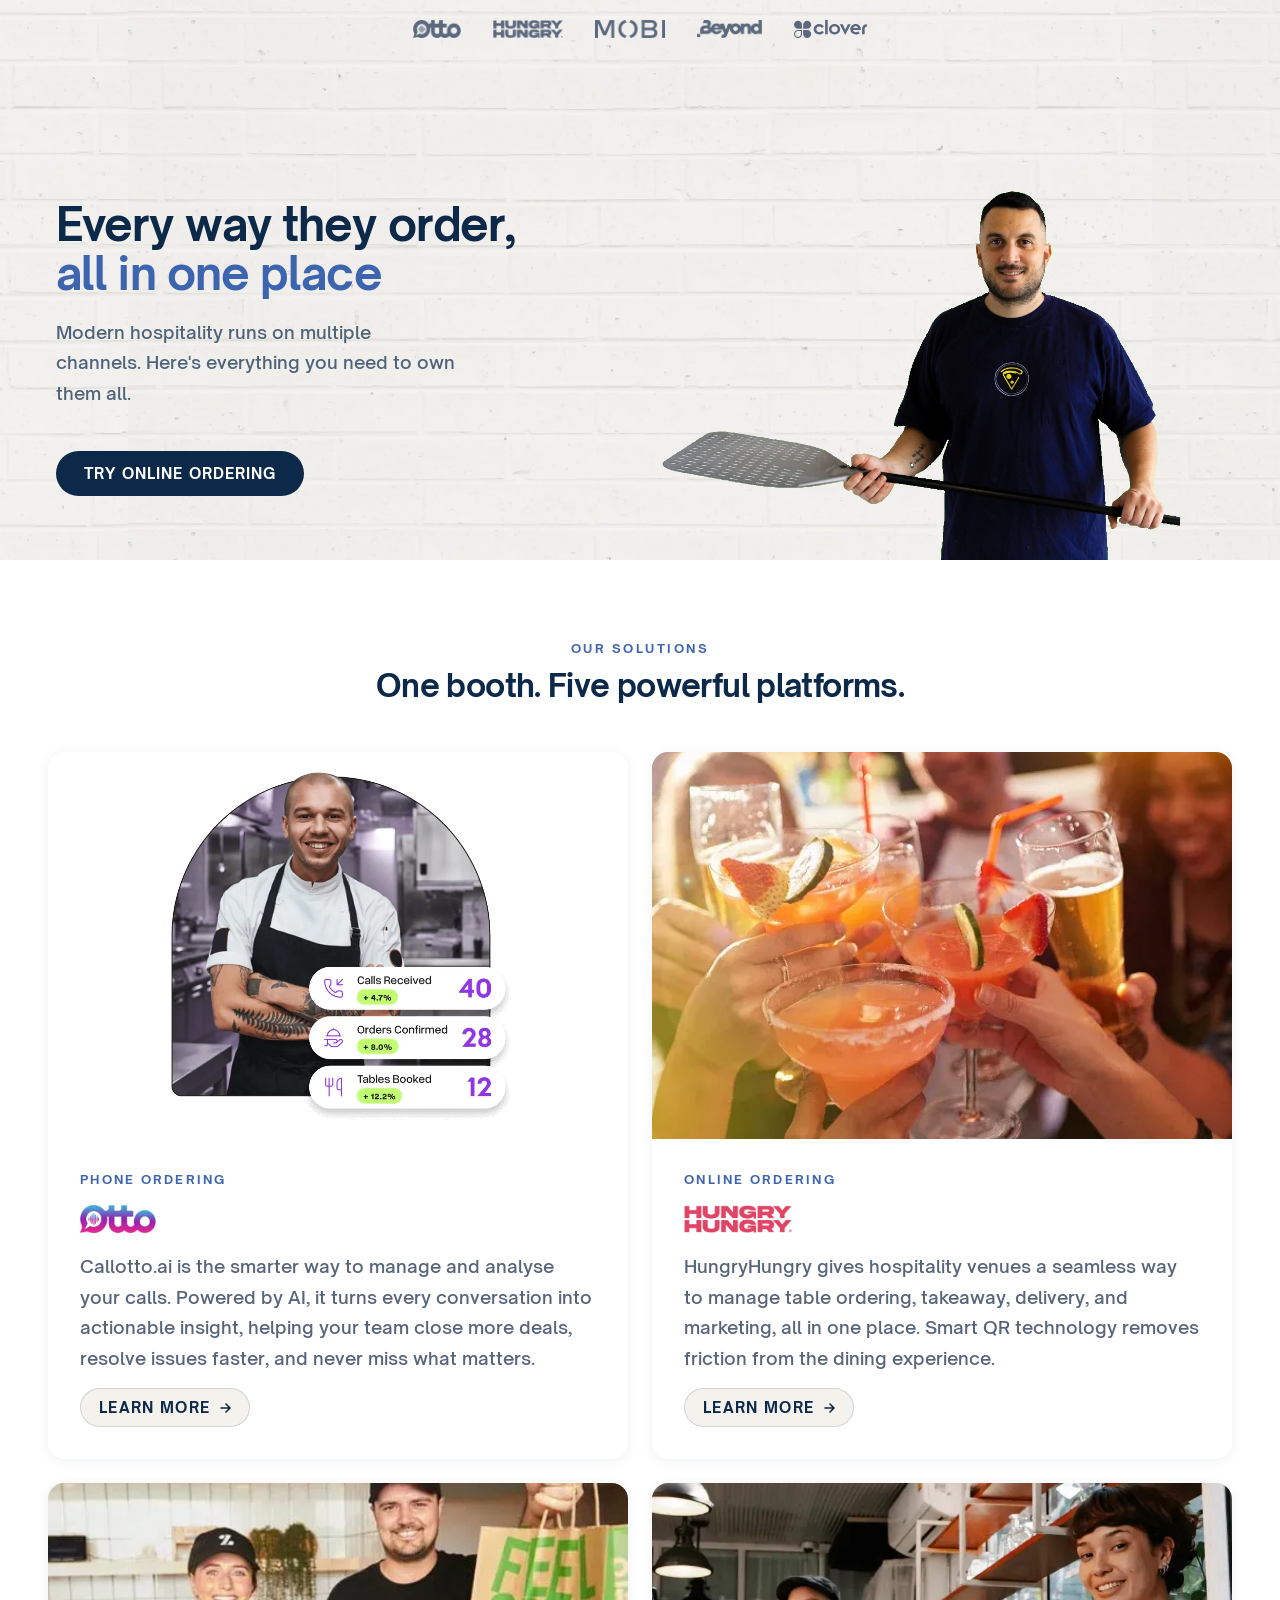
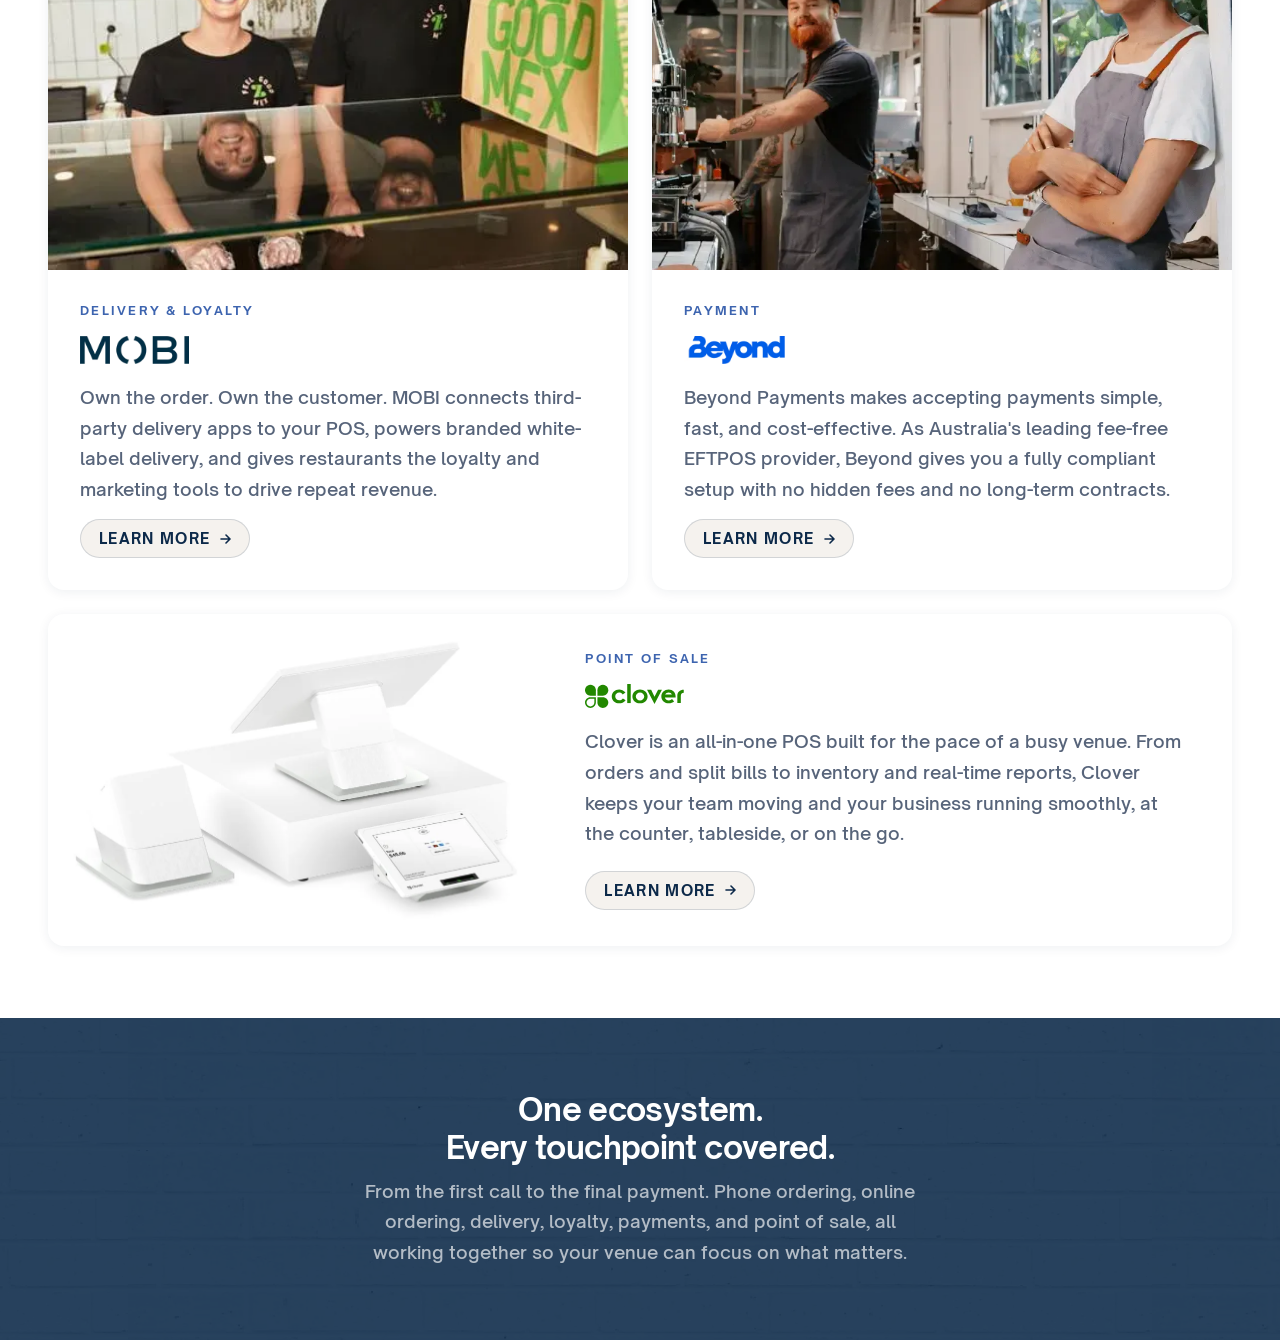
==== commit 02663f51: "fix(Styling): overall tweaks and variable type added" ====
--- a/index.html
+++ b/index.html
@@ -5,9 +5,6 @@
   <meta name="viewport" content="width=device-width, initial-scale=1.0" />
   <title>Otto | HungryHungry | MOBI | Beyond | Clover at ResTech 2026</title>
   <meta name="description" content="Every way they order, all in one place. Modern hospitality runs on multiple channels." />
-  <link rel="preconnect" href="https://fonts.googleapis.com" />
-  <link rel="preconnect" href="https://fonts.gstatic.com" crossorigin />
-  <link href="https://fonts.googleapis.com/css2?family=Nunito+Sans:ital,wght@0,400;0,600;0,700;0,800;0,900;1,400&display=swap" rel="stylesheet" />
   <link rel="stylesheet" href="styles.css" />
 </head>
 <body>
@@ -34,7 +31,7 @@
   <section class="hero">
     <div class="hero-bg"></div>
     <div class="hero-inner">
-      <div class="hero-text">
+      <div class="hero-text | flow">
         <h1 class="hero-title">
           Every way they order,<br/>
           <span>all in one place</span>
@@ -60,69 +57,69 @@
       <div class="card-grid">
 
         <!-- Otto: real RGBA image, contain on light bg -->
-        <div class="card">
+        <a class="card" href="https://callotto.ai/" target="_blank" rel="noopener">
           <div class="card-img contained">
             <img src="[data-uri]" alt="Otto AI phone ordering" />
           </div>
-          <div class="card-body">
+          <div class="card-body | flow">
             <span class="card-tag">Phone Ordering</span>
             <img class="card-logo" src="[data-uri]" alt="Otto" />
-            <p class="card-desc">Callotto.ai is the smarter way to manage and analyse your calls. Powered by AI, it turns every conversation into actionable insight — helping your team close more deals, resolve issues faster, and never miss what matters.</p>
-            <a class="card-link" href="https://callotto.ai/" target="_blank" rel="noopener">Learn More <svg width="12" height="12" viewBox="0 0 12 12" fill="none"><path d="M2 6h8M7 2l4 4-4 4" stroke="currentColor" stroke-width="1.6" stroke-linecap="round" stroke-linejoin="round"/></svg></a>
+            <p class="card-desc">Callotto.ai is the smarter way to manage and analyse your calls. Powered by AI, it turns every conversation into actionable insight, helping your team close more deals, resolve issues faster, and never miss what matters.</p>
+            <span class="card-link">Learn More <svg width="12" height="12" viewBox="0 0 12 12" fill="none"><path d="M2 6h8M7 2l4 4-4 4" stroke="currentColor" stroke-width="1.6" stroke-linecap="round" stroke-linejoin="round"/></svg></span>
           </div>
-        </div>
+        </a>
 
         <!-- HungryHungry: lifestyle photo, cover -->
-        <div class="card">
+        <a class="card" href="https://www.hungryhungry.com/" target="_blank" rel="noopener">
           <div class="card-img">
             <img src="[data-uri]" alt="HungryHungry online ordering" />
           </div>
-          <div class="card-body">
+          <div class="card-body | flow">
             <span class="card-tag">Online Ordering</span>
             <img class="card-logo" src="[data-uri]" alt="HungryHungry" />
-            <p class="card-desc">HungryHungry gives hospitality venues a seamless way to manage table ordering, takeaway, delivery, and marketing — all in one place. Smart QR technology removes friction from the dining experience.</p>
-            <a class="card-link" href="https://www.hungryhungry.com/" target="_blank" rel="noopener">Learn More <svg width="12" height="12" viewBox="0 0 12 12" fill="none"><path d="M2 6h8M7 2l4 4-4 4" stroke="currentColor" stroke-width="1.6" stroke-linecap="round" stroke-linejoin="round"/></svg></a>
+            <p class="card-desc">HungryHungry gives hospitality venues a seamless way to manage table ordering, takeaway, delivery, and marketing, all in one place. Smart QR technology removes friction from the dining experience.</p>
+            <span class="card-link">Learn More <svg width="12" height="12" viewBox="0 0 12 12" fill="none"><path d="M2 6h8M7 2l4 4-4 4" stroke="currentColor" stroke-width="1.6" stroke-linecap="round" stroke-linejoin="round"/></svg></span>
           </div>
-        </div>
+        </a>
 
         <!-- MOBI: lifestyle, cover -->
-        <div class="card">
+        <a class="card" href="https://www.mobihq.com/" target="_blank" rel="noopener">
           <div class="card-img">
             <img src="[data-uri]" alt="MOBI delivery and loyalty" />
           </div>
-          <div class="card-body">
+          <div class="card-body | flow">
             <span class="card-tag">Delivery &amp; Loyalty</span>
             <img class="card-logo" src="[data-uri]" alt="MOBI" />
             <p class="card-desc">Own the order. Own the customer. MOBI connects third-party delivery apps to your POS, powers branded white-label delivery, and gives restaurants the loyalty and marketing tools to drive repeat revenue.</p>
-            <a class="card-link" href="https://www.mobihq.com/" target="_blank" rel="noopener">Learn More <svg width="12" height="12" viewBox="0 0 12 12" fill="none"><path d="M2 6h8M7 2l4 4-4 4" stroke="currentColor" stroke-width="1.6" stroke-linecap="round" stroke-linejoin="round"/></svg></a>
+            <span class="card-link">Learn More <svg width="12" height="12" viewBox="0 0 12 12" fill="none"><path d="M2 6h8M7 2l4 4-4 4" stroke="currentColor" stroke-width="1.6" stroke-linecap="round" stroke-linejoin="round"/></svg></span>
           </div>
-        </div>
+        </a>
 
         <!-- Beyond: lifestyle, cover -->
-        <div class="card">
+        <a class="card" href="https://beyondpayments.com.au/" target="_blank" rel="noopener">
           <div class="card-img">
             <img src="[data-uri]" alt="Beyond payments" />
           </div>
-          <div class="card-body">
+          <div class="card-body | flow">
             <span class="card-tag">Payment</span>
             <img class="card-logo" src="[data-uri]" alt="Beyond" />
             <p class="card-desc">Beyond Payments makes accepting payments simple, fast, and cost-effective. As Australia's leading fee-free EFTPOS provider, Beyond gives you a fully compliant setup with no hidden fees and no long-term contracts.</p>
-            <a class="card-link" href="https://beyondpayments.com.au/" target="_blank" rel="noopener">Learn More <svg width="12" height="12" viewBox="0 0 12 12" fill="none"><path d="M2 6h8M7 2l4 4-4 4" stroke="currentColor" stroke-width="1.6" stroke-linecap="round" stroke-linejoin="round"/></svg></a>
+            <span class="card-link">Learn More <svg width="12" height="12" viewBox="0 0 12 12" fill="none"><path d="M2 6h8M7 2l4 4-4 4" stroke="currentColor" stroke-width="1.6" stroke-linecap="round" stroke-linejoin="round"/></svg></span>
           </div>
-        </div>
+        </a>
 
         <!-- Clover: product on black bg, multiply on white -->
-        <div class="card card-wide">
+        <a class="card card-wide" href="https://www.clover.com/au" target="_blank" rel="noopener">
           <div class="card-img card-img-clover">
             <img src="[data-uri]" alt="Clover POS system" />
           </div>
-          <div class="card-body" style="justify-content:center;padding:36px 40px;">
+          <div class="card-body | flow" style="justify-content:center;padding:36px 40px;">
             <span class="card-tag">Point of Sale</span>
             <img class="card-logo" src="[data-uri]" alt="Clover" style="height:24px;" />
-            <p class="card-desc">Clover is an all-in-one POS built for the pace of a busy venue. From orders and split bills to inventory and real-time reports, Clover keeps your team moving and your business running smoothly — at the counter, tableside, or on the go.</p>
-            <a class="card-link" href="https://www.clover.com/au" target="_blank" rel="noopener">Learn More <svg width="12" height="12" viewBox="0 0 12 12" fill="none"><path d="M2 6h8M7 2l4 4-4 4" stroke="currentColor" stroke-width="1.6" stroke-linecap="round" stroke-linejoin="round"/></svg></a>
+            <p class="card-desc">Clover is an all-in-one POS built for the pace of a busy venue. From orders and split bills to inventory and real-time reports, Clover keeps your team moving and your business running smoothly, at the counter, tableside, or on the go.</p>
+            <span class="card-link">Learn More <svg width="12" height="12" viewBox="0 0 12 12" fill="none"><path d="M2 6h8M7 2l4 4-4 4" stroke="currentColor" stroke-width="1.6" stroke-linecap="round" stroke-linejoin="round"/></svg></span>
           </div>
-        </div>
+        </a>
 
       </div>
     </div>
--- a/styles.css
+++ b/styles.css
@@ -1,352 +1,444 @@
+@font-face {
+	font-family: 'Open Sauce One';
+	src: url('fonts/OpenSauceOne-Medium.ttf') format('truetype');
+	font-weight: 400;
+	font-style: normal;
+	font-display: swap;
+}
+
+@font-face {
+	font-family: 'Open Sauce One';
+	src: url('fonts/OpenSauceOne-Bold.ttf') format('truetype');
+	font-weight: 700;
+	font-style: normal;
+	font-display: swap;
+}
+
+/* @link https://utopia.fyi/type/calculator?c=360,16,1.125,1240,18,1.2,5,2,&s=0.75|0.5|0.25,1.5|2|3|4|6,s-l&g=s,l,xl,12 */
 :root {
-      --navy:     #0C2949;
-      --blue:     #3d64af;
-      --white:    #ffffff;
-      --offwhite: #f5f2ee;
-      --mid:      #e8e4dc;
-      --muted:    #4a5568;
-      --font:     'Nunito Sans', 'ITC Avant Garde Gothic', 'Century Gothic', sans-serif;
-    }
-
-    *, *::before, *::after { box-sizing: border-box; margin: 0; padding: 0; }
-    html { scroll-behavior: smooth; }
-    body { font-family: var(--font); color: var(--navy); background: var(--white); -webkit-font-smoothing: antialiased; }
-    img { display: block; max-width: 100%; }
-    a { text-decoration: none; color: inherit; }
-
-    /* ── NAV ─────────────────────────────────────── */
-    nav {
-      position: absolute;
-      top: 0; left: 0; right: 0;
-      z-index: 100;
-      display: flex;
-      align-items: center;
-      justify-content: center;
-      gap: 32px;
-      padding: 20px 32px;
-      flex-wrap: nowrap;
-    }
-    .nav-brand {
-      flex-shrink: 0;
-    }
-    .nav-brand img {
-      height: 18px;
-      width: auto;
-      filter: brightness(0) saturate(100%) invert(13%) sepia(61%) saturate(784%) hue-rotate(182deg) brightness(92%) contrast(104%);
-      opacity: 0.65;
-    }
-
-    /* ── HERO ─────────────────────────────────────── */
-    .hero {
-      position: relative;
-      overflow: hidden;
-      background: var(--offwhite);
-    }
-    .hero-bg {
-      position: absolute;
-      inset: 0;
+	--navy:     #0C2949;
+	--blue:     #3d64af;
+	--white:    #ffffff;
+	--offwhite: #f5f2ee;
+	--mid:      #e8e4dc;
+	--muted:    #57647a;
+	--font:     'Open Sauce One', sans-serif;
+
+	--step--2: clamp(0.7813rem, 0.7938rem + -0.0161vw, 0.7901rem);
+	--step--1: clamp(0.8889rem, 0.869rem + 0.0884vw, 0.9375rem);
+	--step-0:  clamp(1rem, 0.9489rem + 0.2273vw, 1.125rem);
+	--step-1:  clamp(1.125rem, 1.033rem + 0.4091vw, 1.35rem);
+	--step-2:  clamp(1.2656rem, 1.1207rem + 0.6443vw, 1.62rem);
+	--step-3:  clamp(1.4238rem, 1.211rem + 0.9458vw, 1.944rem);
+	--step-4:  clamp(1.6018rem, 1.3028rem + 1.3291vw, 2.3328rem);
+	--step-5:  clamp(1.802rem, 1.394rem + 1.8133vw, 2.7994rem);
+}
+
+*, *::before, *::after { box-sizing: border-box; margin: 0; padding: 0; }
+
+html { scroll-behavior: smooth; }
+
+body {
+	font-family: var(--font);
+	font-size: var(--step-0);
+	color: var(--navy);
+	background: var(--white);
+	-webkit-font-smoothing: antialiased;
+}
+
+h1 { font-size: var(--step-5); }
+h2 { font-size: var(--step-3); }
+h3 { font-size: var(--step-2); }
+h4 { font-size: var(--step-1); }
+h5, h6 { font-size: var(--step-0); }
+p { font-size: var(--step-0); }
+
+img { display: block; max-width: 100%; }
+
+a { text-decoration: none; color: inherit; }
+
+.flow > * + * { margin-top: var(--flow-space, 1em); }
+
+.text-huge { font-size: var(--step-5); }
+
+/* ── NAV ─────────────────────────────────────── */
+nav {
+	position: absolute;
+	top: 0; left: 0; right: 0;
+	z-index: 100;
+	display: flex;
+	align-items: center;
+	justify-content: center;
+	gap: 32px;
+	padding: 20px 32px;
+	flex-wrap: nowrap;
+}
+
+.nav-brand {
+	flex-shrink: 0;
+}
+
+.nav-brand img {
+	height: 18px;
+	width: auto;
+	filter: brightness(0) saturate(100%) invert(13%) sepia(61%) saturate(784%) hue-rotate(182deg) brightness(92%) contrast(104%);
+	opacity: 0.65;
+}
+
+/* ── HERO ─────────────────────────────────────── */
+.hero {
+	position: relative;
+	overflow: hidden;
+	background: var(--offwhite);
+}
+
+.hero-bg {
+	position: absolute;
+	inset: 0;
+	background-size: 80%;
+	background-position: center;
+	background-repeat: repeat;
+	opacity: 0.9;
       background-image: url('[data-uri]